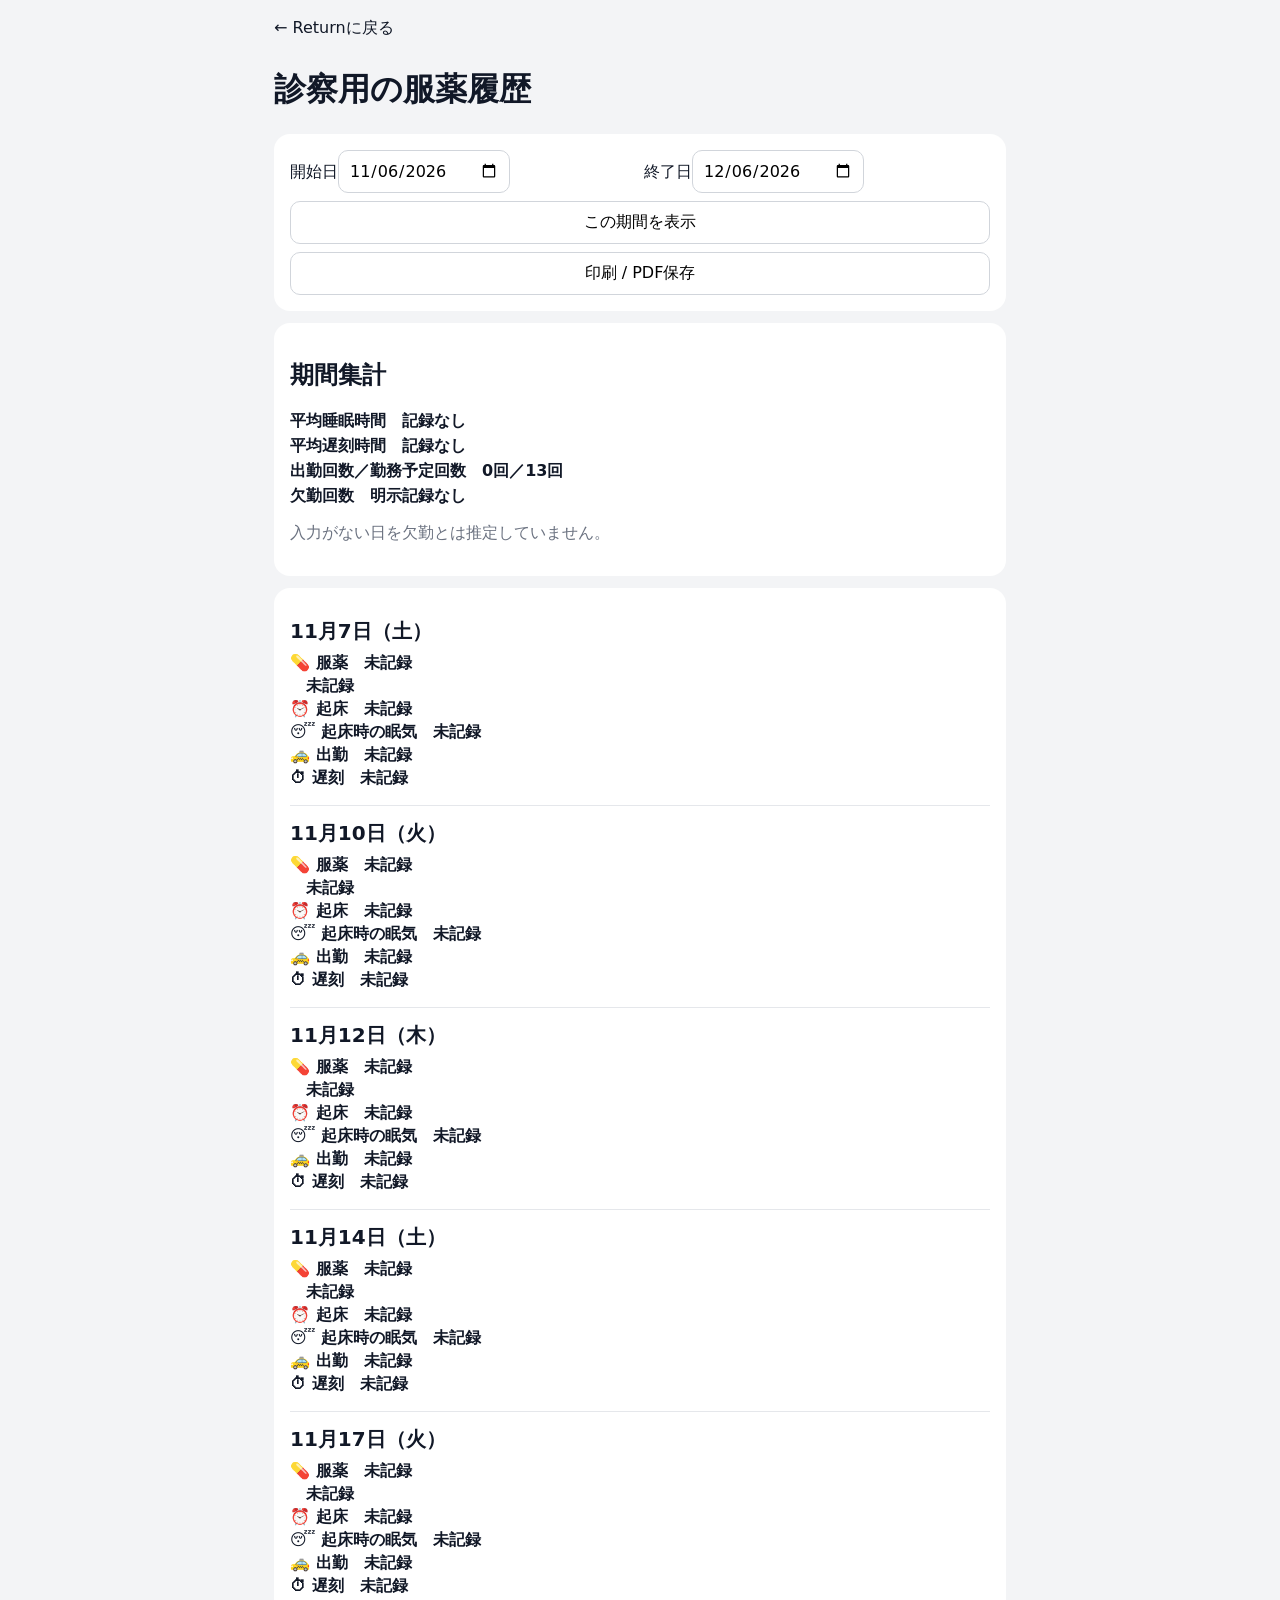
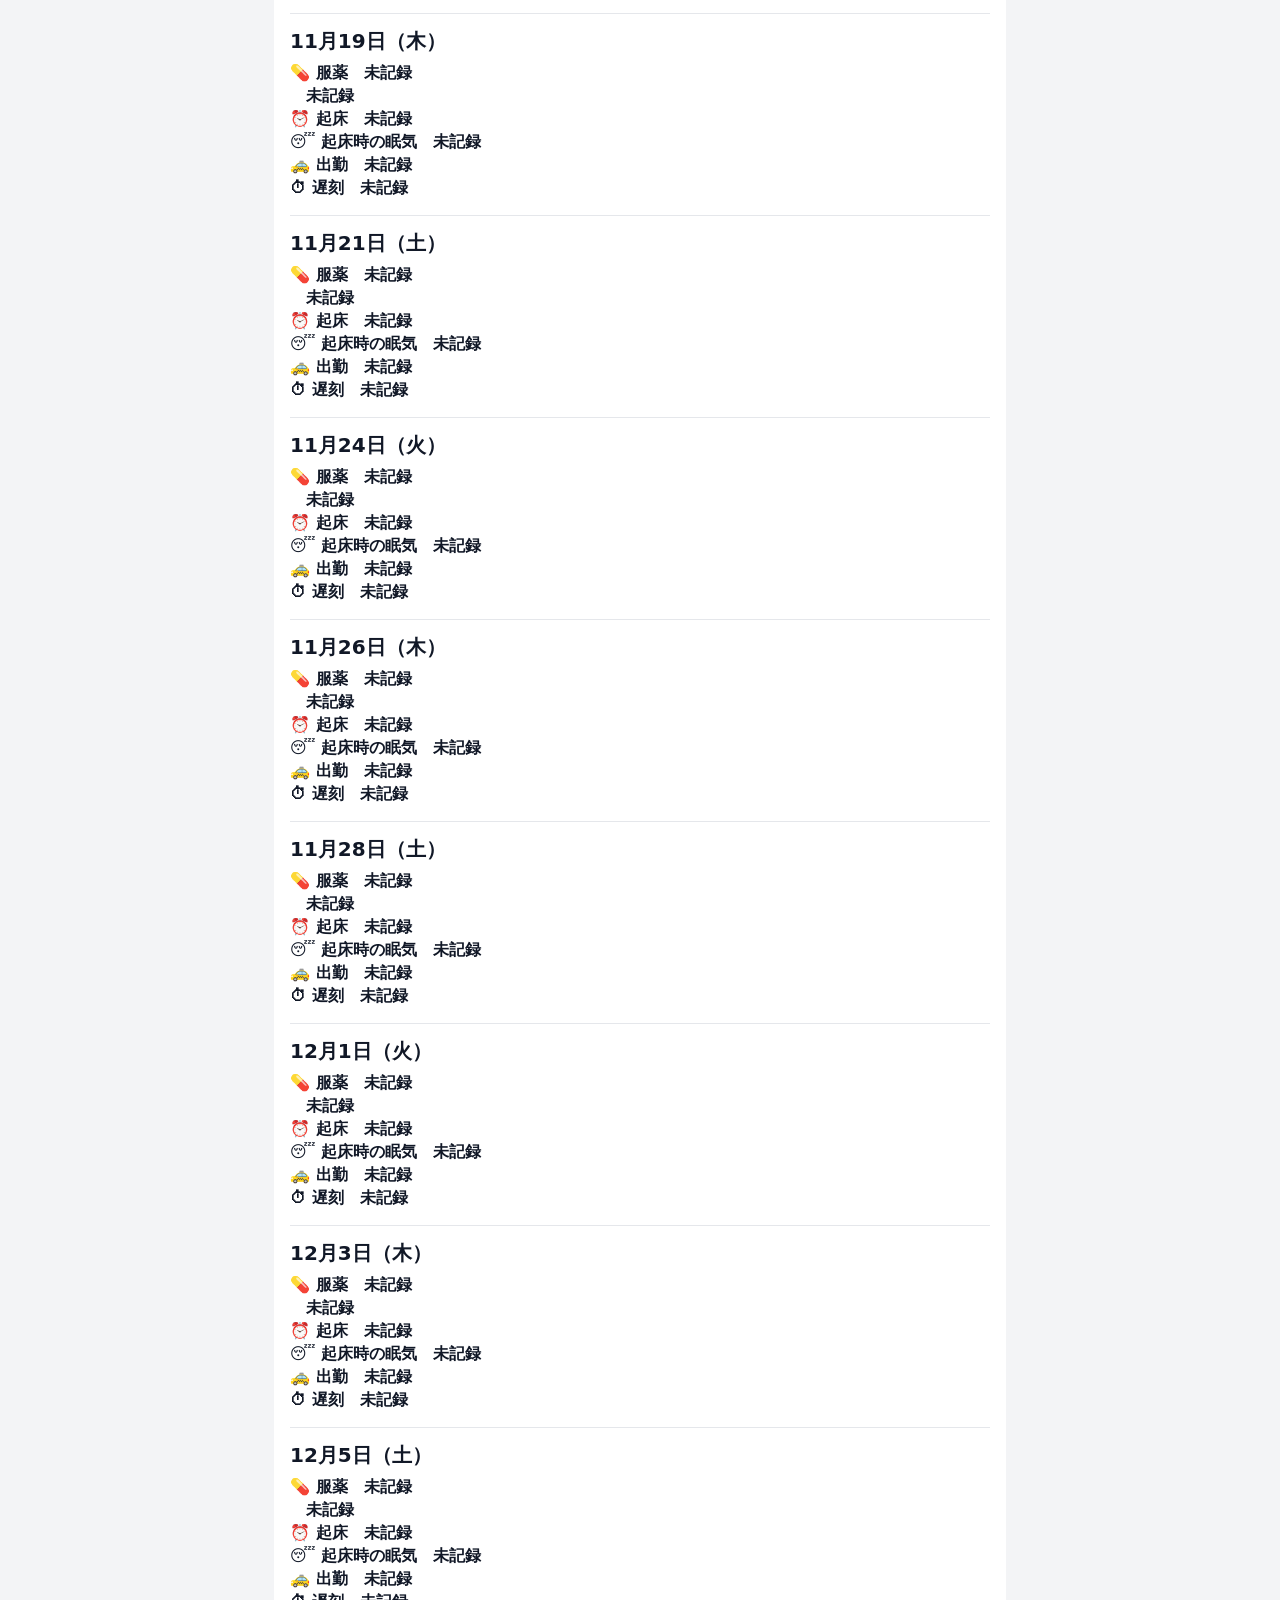
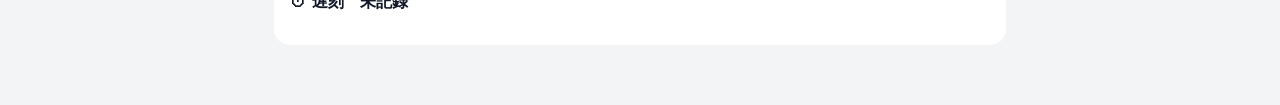
==== history.html @ 4bfe6808 "Add doctor-facing medication history" ====
<!doctype html>
<html lang="ja"><head><meta charset="utf-8"><meta name="viewport" content="width=device-width,initial-scale=1"><title>服薬履歴 - Return</title><style>
:root{font-family:system-ui,-apple-system,BlinkMacSystemFont,"Segoe UI",sans-serif;color:#111827;background:#f3f4f6}*{box-sizing:border-box}body{margin:0}.app{max-width:760px;margin:auto;padding:18px 14px 48px}.card{background:#fff;border-radius:16px;padding:16px;margin:12px 0}.controls{display:grid;grid-template-columns:1fr 1fr;gap:8px}.controls input,button{font:inherit;padding:10px;border:1px solid #d1d5db;border-radius:10px;background:#fff}.full{grid-column:1/-1}.back{display:inline-block;margin-bottom:8px;text-decoration:none;color:#111827}.muted{color:#6b7280}.day{border-top:1px solid #e5e7eb;padding:14px 0}.day:first-child{border-top:0}.day h2{font-size:20px;margin:0 0 8px}.day h3{font-size:16px;margin:2px 0;font-weight:600}.summary h3{margin:4px 0;font-size:16px}@media print{.controls,.back{display:none}.app{max-width:none;padding:0}.card{box-shadow:none;border-radius:0}}
</style></head><body><main class="app"><a class="back" href="index.html">← Returnに戻る</a><h1>診察用の服薬履歴</h1><section class="card controls"><label>開始日<input id="from" type="date"></label><label>終了日<input id="to" type="date"></label><button id="show" class="full">この期間を表示</button><button onclick="window.print()" class="full">印刷 / PDF保存</button></section><section class="card summary" id="summary"></section><section class="card" id="days"></section></main><script>
const KEY='return-app-v1';const db=JSON.parse(localStorage.getItem(KEY)||'{}');const pad=n=>String(n).padStart(2,'0');const jpDate=s=>{const d=new Date(s+'T00:00:00');return`${d.getMonth()+1}月${d.getDate()}日（${'日月火水木金土'[d.getDay()]}）`};
const fmtTime=iso=>iso?new Date(iso).toLocaleTimeString('ja-JP',{hour:'2-digit',minute:'2-digit'}):'未記録';const fmtDur=ms=>{const m=Math.round(ms/60000),h=Math.floor(m/60),r=m%60;return h?`${h}時間${r}分`:`${r}分`};
function sleepMs(r){let total=0,has=false;if(r?.events?.sleep&&r.events.wake){total+=new Date(r.events.wake)-new Date(r.events.sleep);has=true}if(r?.events?.nap&&r.events.rewake){total+=new Date(r.events.rewake)-new Date(r.events.nap);has=true}return has&&total>=0?total:null}
function lateness(r){if(!r?.events?.arrived)return null;const a=new Date(r.events.arrived),base=new Date(a);base.setHours(14,50,0,0);return Math.max(0,a-base)}
function dateRange(a,b){const out=[];for(let d=new Date(a+'T00:00:00'),e=new Date(b+'T00:00:00');d<=e;d.setDate(d.getDate()+1))out.push(`${d.getFullYear()}-${pad(d.getMonth()+1)}-${pad(d.getDate())}`);return out}
function scheduled(s){const d=new Date(s+'T00:00:00').getDay();return d===2||d===4||d===6}
function esc(x){return String(x??'').replace(/[&<>"']/g,c=>({'&':'&amp;','<':'&lt;','>':'&gt;','"':'&quot;',"'":'&#39;'}[c]))}
function show(){const from=document.getElementById('from').value,to=document.getElementById('to').value;if(!from||!to||from>to)return;const range=dateRange(from,to);let sleep=[],late=[],att=0,scheduledCount=0;range.forEach(k=>{const r=db[k];if(scheduled(k))scheduledCount++;const sm=sleepMs(r);if(sm!==null)sleep.push(sm);const l=lateness(r);if(l!==null){late.push(l);att++}});const avg=a=>a.length?a.reduce((x,y)=>x+y,0)/a.length:null;document.getElementById('summary').innerHTML=`<h2>期間集計</h2><h3>平均睡眠時間　${avg(sleep)===null?'記録なし':fmtDur(avg(sleep))}</h3><h3>平均遅刻時間　${avg(late)===null?'記録なし':fmtDur(avg(late))}</h3><h3>出勤回数／勤務予定回数　${att}回／${scheduledCount}回</h3><h3>欠勤回数　明示記録なし</h3><p class="muted">入力がない日を欠勤とは推定していません。</p>`;
let html='';range.filter(k=>db[k]||scheduled(k)).forEach(k=>{const r=db[k]||{events:{},meds:[]};const meds=r.meds||[];const medTime=meds.length?meds.map(m=>fmtTime(m.time)).join(' / '):'未記録';const medNames=meds.length?meds.map(m=>`${esc(m.drug)} ${esc(m.amount)}`).join(' / '):'未記録';const wake=r.events?.rewake||r.events?.wake;const sleepy=r.sleepiness?['','①','②','③','④','⑤'][r.sleepiness]:'未記録';const arrived=r.events?.arrived;const l=lateness(r);html+=`<article class="day"><h2>${jpDate(k)}</h2><h3>💊 服薬　${medTime}</h3><h3>　${medNames}</h3><h3>⏰ 起床　${fmtTime(wake)}</h3><h3>😴 起床時の眠気　${sleepy}</h3><h3>🚕 出勤　${fmtTime(arrived)}</h3><h3>⏱ 遅刻　${l===null?'未記録':fmtDur(l)}</h3></article>`});document.getElementById('days').innerHTML=html||'<p class="muted">この期間の記録はありません。</p>'}
const keys=Object.keys(db).sort();const today=new Date(),monthAgo=new Date(today);monthAgo.setDate(today.getDate()-30);document.getElementById('from').value=keys[0]||`${monthAgo.getFullYear()}-${pad(monthAgo.getMonth()+1)}-${pad(monthAgo.getDate())}`;document.getElementById('to').value=keys[keys.length-1]||`${today.getFullYear()}-${pad(today.getMonth()+1)}-${pad(today.getDate())}`;document.getElementById('show').onclick=show;show();
</script></body></html>
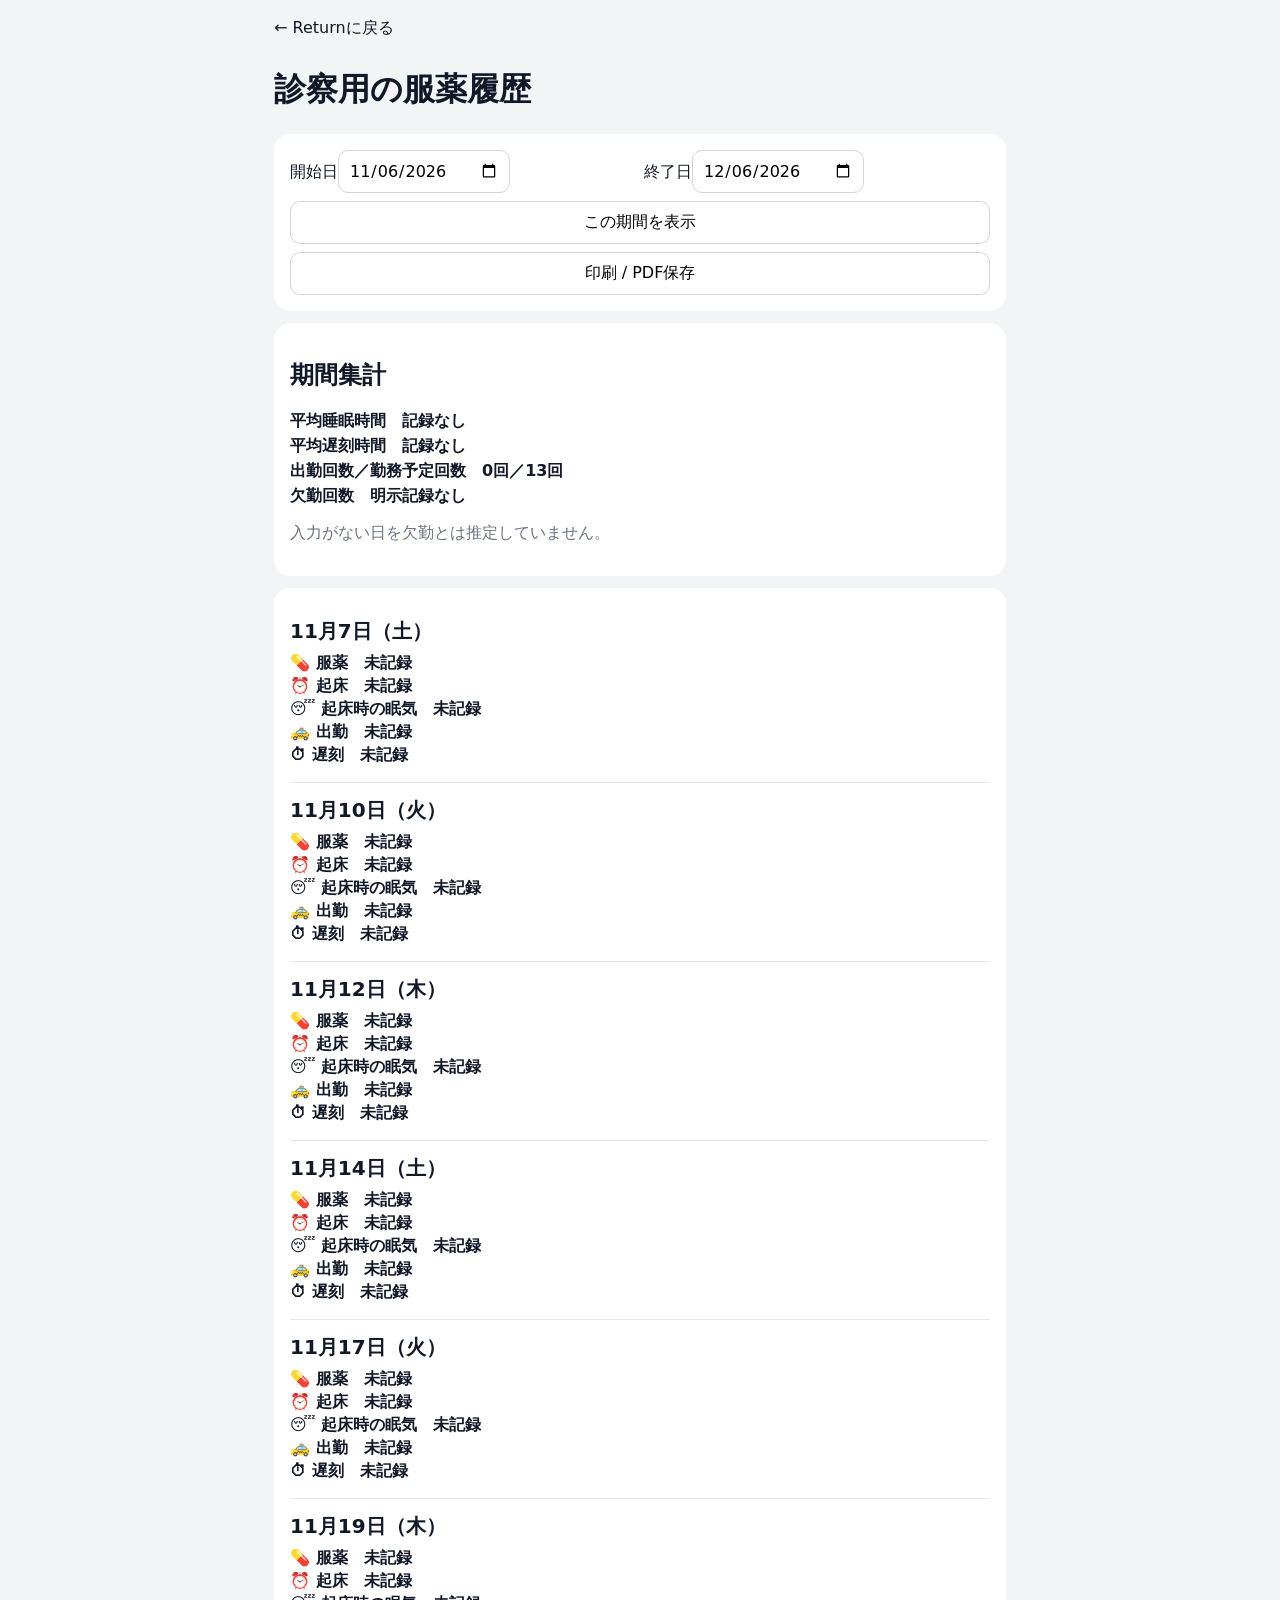
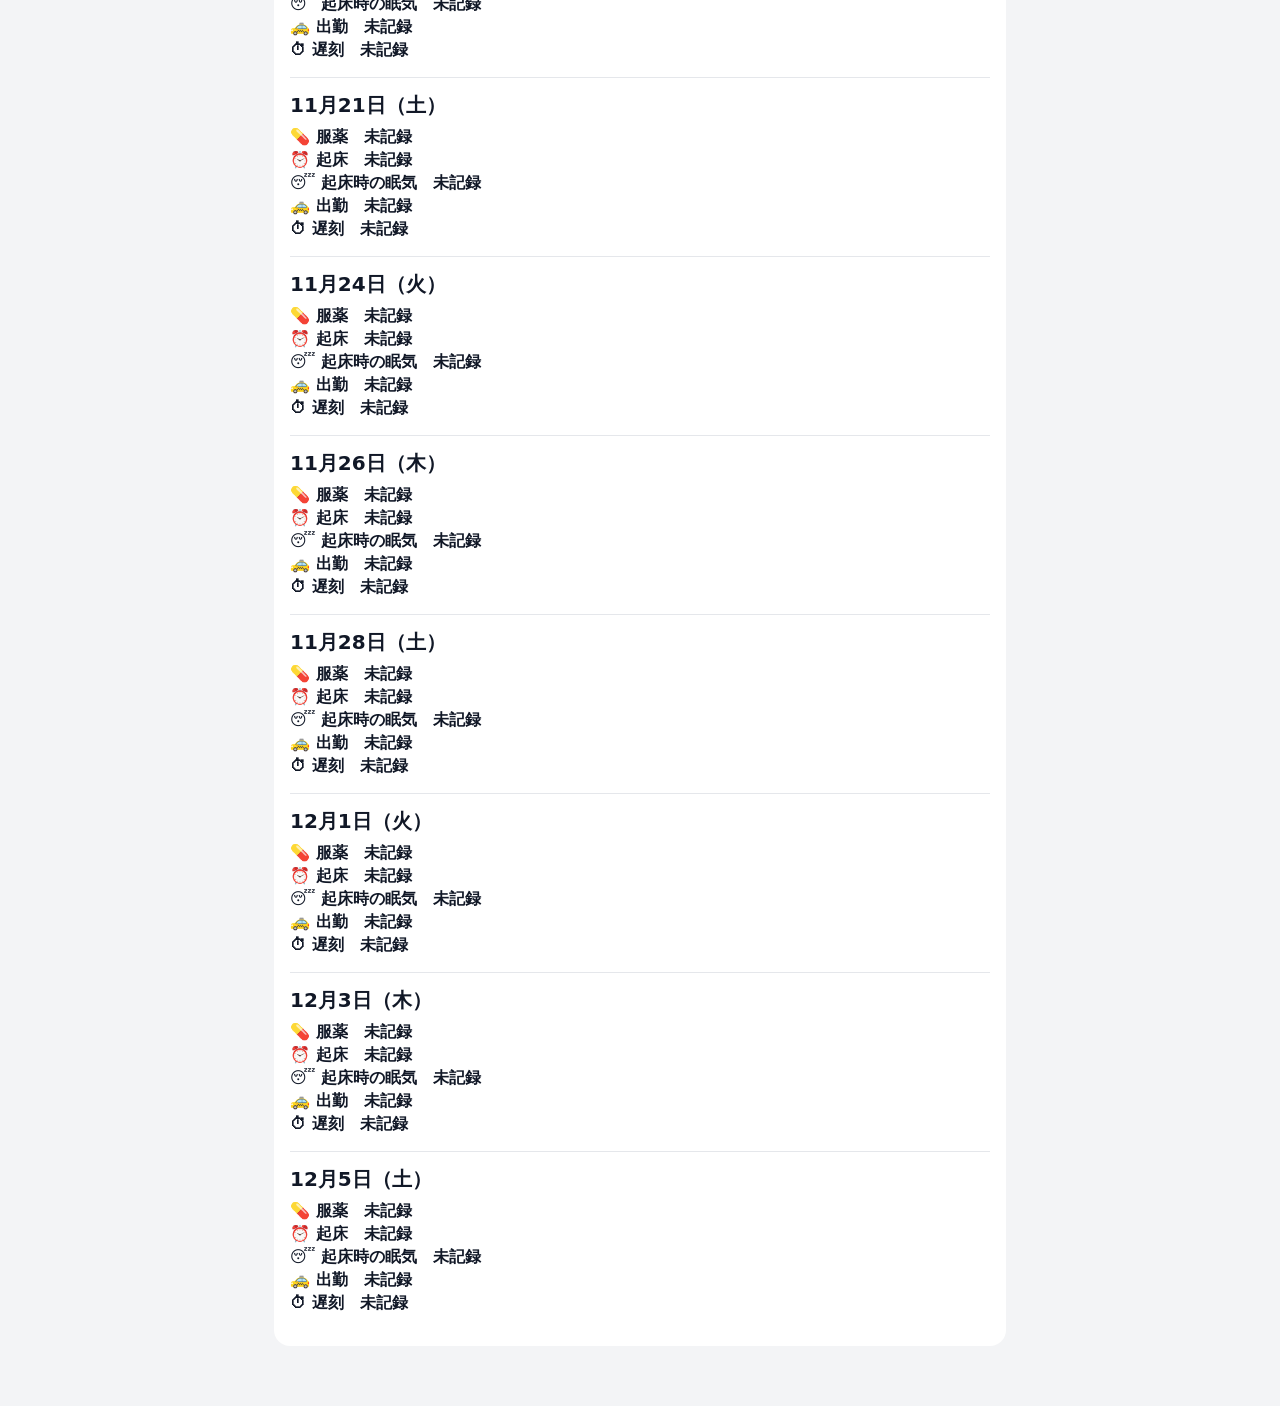
==== commit 3e733b6d: "Show medication history one line per medication type" ====
--- a/history.html
+++ b/history.html
@@ -1,6 +1,6 @@
 <!doctype html>
 <html lang="ja"><head><meta charset="utf-8"><meta name="viewport" content="width=device-width,initial-scale=1"><title>服薬履歴 - Return</title><style>
-:root{font-family:system-ui,-apple-system,BlinkMacSystemFont,"Segoe UI",sans-serif;color:#111827;background:#f3f4f6}*{box-sizing:border-box}body{margin:0}.app{max-width:760px;margin:auto;padding:18px 14px 48px}.card{background:#fff;border-radius:16px;padding:16px;margin:12px 0}.controls{display:grid;grid-template-columns:1fr 1fr;gap:8px}.controls input,button{font:inherit;padding:10px;border:1px solid #d1d5db;border-radius:10px;background:#fff}.full{grid-column:1/-1}.back{display:inline-block;margin-bottom:8px;text-decoration:none;color:#111827}.muted{color:#6b7280}.day{border-top:1px solid #e5e7eb;padding:14px 0}.day:first-child{border-top:0}.day h2{font-size:20px;margin:0 0 8px}.day h3{font-size:16px;margin:2px 0;font-weight:600}.summary h3{margin:4px 0;font-size:16px}@media print{.controls,.back{display:none}.app{max-width:none;padding:0}.card{box-shadow:none;border-radius:0}}
+:root{font-family:system-ui,-apple-system,BlinkMacSystemFont,"Segoe UI",sans-serif;color:#111827;background:#f3f4f6}*{box-sizing:border-box}body{margin:0}.app{max-width:760px;margin:auto;padding:18px 14px 48px}.card{background:#fff;border-radius:16px;padding:16px;margin:12px 0}.controls{display:grid;grid-template-columns:1fr 1fr;gap:8px}.controls input,button{font:inherit;padding:10px;border:1px solid #d1d5db;border-radius:10px;background:#fff}.full{grid-column:1/-1}.back{display:inline-block;margin-bottom:8px;text-decoration:none;color:#111827}.muted{color:#6b7280}.day{border-top:1px solid #e5e7eb;padding:14px 0}.day:first-child{border-top:0}.day h2{font-size:20px;margin:0 0 8px}.day h3{font-size:16px;margin:2px 0;font-weight:600}.med-line{padding-left:0}.summary h3{margin:4px 0;font-size:16px}@media print{.controls,.back{display:none}.app{max-width:none;padding:0}.card{box-shadow:none;border-radius:0}}
 </style></head><body><main class="app"><a class="back" href="index.html">← Returnに戻る</a><h1>診察用の服薬履歴</h1><section class="card controls"><label>開始日<input id="from" type="date"></label><label>終了日<input id="to" type="date"></label><button id="show" class="full">この期間を表示</button><button onclick="window.print()" class="full">印刷 / PDF保存</button></section><section class="card summary" id="summary"></section><section class="card" id="days"></section></main><script>
 const KEY='return-app-v1';const db=JSON.parse(localStorage.getItem(KEY)||'{}');const pad=n=>String(n).padStart(2,'0');const jpDate=s=>{const d=new Date(s+'T00:00:00');return`${d.getMonth()+1}月${d.getDate()}日（${'日月火水木金土'[d.getDay()]}）`};
 const fmtTime=iso=>iso?new Date(iso).toLocaleTimeString('ja-JP',{hour:'2-digit',minute:'2-digit'}):'未記録';const fmtDur=ms=>{const m=Math.round(ms/60000),h=Math.floor(m/60),r=m%60;return h?`${h}時間${r}分`:`${r}分`};
@@ -9,7 +9,8 @@
 function dateRange(a,b){const out=[];for(let d=new Date(a+'T00:00:00'),e=new Date(b+'T00:00:00');d<=e;d.setDate(d.getDate()+1))out.push(`${d.getFullYear()}-${pad(d.getMonth()+1)}-${pad(d.getDate())}`);return out}
 function scheduled(s){const d=new Date(s+'T00:00:00').getDay();return d===2||d===4||d===6}
 function esc(x){return String(x??'').replace(/[&<>"']/g,c=>({'&':'&amp;','<':'&lt;','>':'&gt;','"':'&quot;',"'":'&#39;'}[c]))}
+function medLines(meds){if(!meds.length)return '<h3 class="med-line">💊 服薬　未記録</h3>';const groups=[];const byDrug=new Map();meds.forEach(m=>{const drug=m.drug||'薬名未記録';if(!byDrug.has(drug)){byDrug.set(drug,[]);groups.push(drug)}byDrug.get(drug).push(m)});return groups.map(drug=>{const entries=byDrug.get(drug).map(m=>`${fmtTime(m.time)} ${esc(m.amount||'量未記録')}`).join(' / ');return `<h3 class="med-line">💊 ${esc(drug)}　${entries}</h3>`}).join('')}
 function show(){const from=document.getElementById('from').value,to=document.getElementById('to').value;if(!from||!to||from>to)return;const range=dateRange(from,to);let sleep=[],late=[],att=0,scheduledCount=0;range.forEach(k=>{const r=db[k];if(scheduled(k))scheduledCount++;const sm=sleepMs(r);if(sm!==null)sleep.push(sm);const l=lateness(r);if(l!==null){late.push(l);att++}});const avg=a=>a.length?a.reduce((x,y)=>x+y,0)/a.length:null;document.getElementById('summary').innerHTML=`<h2>期間集計</h2><h3>平均睡眠時間　${avg(sleep)===null?'記録なし':fmtDur(avg(sleep))}</h3><h3>平均遅刻時間　${avg(late)===null?'記録なし':fmtDur(avg(late))}</h3><h3>出勤回数／勤務予定回数　${att}回／${scheduledCount}回</h3><h3>欠勤回数　明示記録なし</h3><p class="muted">入力がない日を欠勤とは推定していません。</p>`;
-let html='';range.filter(k=>db[k]||scheduled(k)).forEach(k=>{const r=db[k]||{events:{},meds:[]};const meds=r.meds||[];const medTime=meds.length?meds.map(m=>fmtTime(m.time)).join(' / '):'未記録';const medNames=meds.length?meds.map(m=>`${esc(m.drug)} ${esc(m.amount)}`).join(' / '):'未記録';const wake=r.events?.rewake||r.events?.wake;const sleepy=r.sleepiness?['','①','②','③','④','⑤'][r.sleepiness]:'未記録';const arrived=r.events?.arrived;const l=lateness(r);html+=`<article class="day"><h2>${jpDate(k)}</h2><h3>💊 服薬　${medTime}</h3><h3>　${medNames}</h3><h3>⏰ 起床　${fmtTime(wake)}</h3><h3>😴 起床時の眠気　${sleepy}</h3><h3>🚕 出勤　${fmtTime(arrived)}</h3><h3>⏱ 遅刻　${l===null?'未記録':fmtDur(l)}</h3></article>`});document.getElementById('days').innerHTML=html||'<p class="muted">この期間の記録はありません。</p>'}
+let html='';range.filter(k=>db[k]||scheduled(k)).forEach(k=>{const r=db[k]||{events:{},meds:[]};const meds=r.meds||[];const wake=r.events?.rewake||r.events?.wake;const sleepy=r.sleepiness?['','①','②','③','④','⑤'][r.sleepiness]:'未記録';const arrived=r.events?.arrived;const l=lateness(r);html+=`<article class="day"><h2>${jpDate(k)}</h2>${medLines(meds)}<h3>⏰ 起床　${fmtTime(wake)}</h3><h3>😴 起床時の眠気　${sleepy}</h3><h3>🚕 出勤　${fmtTime(arrived)}</h3><h3>⏱ 遅刻　${l===null?'未記録':fmtDur(l)}</h3></article>`});document.getElementById('days').innerHTML=html||'<p class="muted">この期間の記録はありません。</p>'}
 const keys=Object.keys(db).sort();const today=new Date(),monthAgo=new Date(today);monthAgo.setDate(today.getDate()-30);document.getElementById('from').value=keys[0]||`${monthAgo.getFullYear()}-${pad(monthAgo.getMonth()+1)}-${pad(monthAgo.getDate())}`;document.getElementById('to').value=keys[keys.length-1]||`${today.getFullYear()}-${pad(today.getMonth()+1)}-${pad(today.getDate())}`;document.getElementById('show').onclick=show;show();
 </script></body></html>
